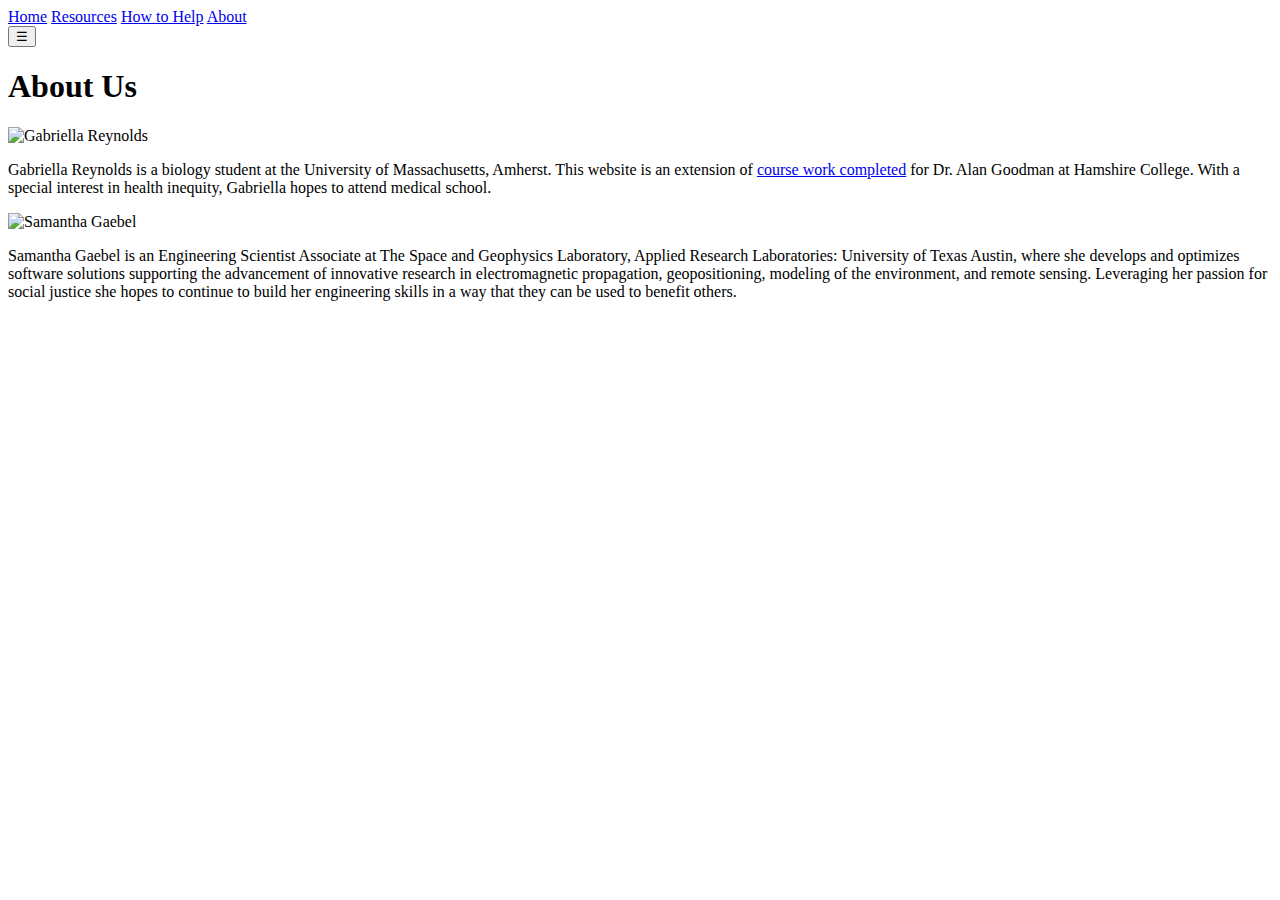
==== about.html @ aeef0d2a "Update about.html" ====
<!DOCTYPE html>
<html>
  <head>
    <meta charset="utf-8">
    <meta name="viewport" content="width=device-width">
    <title>Birthing Injustice</title>
    <link href="style.css" rel="stylesheet" type="text/css" />
    <script src="script.js"></script>
  </head>

  <body>
    <!DOCTYPE html>
<html>
  <head>
    <meta charset="utf-8">
    <meta name="viewport" content="width=device-width">
    <title>Birthing Injustice</title>
    <link href="style.css" rel="stylesheet" type="text/css" />
    <script src="script.js"></script>
  </head>

  <body>
    <nav id="mySidepanel" class="sidepanel" open="false">
        <a href="index.html" class="text">Home</a>
        <a href="resources.html" class="text">Resources</a>
        <a href="howToHelp.html" class="text">How to Help</a>
        <a href="about.html" class="text">About</a>
    </nav>

    <div id="main">
        <button alt="menu" class="openbtn" onclick="openNav()">
            &#9776;
        </button>
        <h1 id="mainPage" class="title">
          About Us
        </h1>
        <div class="image-with-text">
            <img class="portrait" alt="Gabriella Reynolds" src="photos/Birthday.png">
            <p>
                Gabriella Reynolds is a biology student at the University of Massachusetts, Amherst. 
                This website is an extension of <a id="aboutLink" href="Final Paper.pdf"> course work completed</a> 
                for Dr. Alan Goodman at Hamshire College. With a special interest in health inequity, 
                Gabriella hopes to attend medical school.
            </p>
        </div>
        <div class="image-with-text" id="odd-row">
            <img class="portrait" alt="Samantha Gaebel" src="photos/Sam-Gaebel.jpg">
            <p>
                Samantha Gaebel is an Engineering Scientist Associate at The Space and Geophysics 
                Laboratory, Applied Research Laboratories: University of Texas Austin, where 
                she develops and optimizes software solutions supporting the advancement of innovative 
                research in electromagnetic propagation, geopositioning, modeling of the environment, 
                and remote sensing. Leveraging her passion for social justice she hopes to continue to build her 
                engineering skills in a way that they can be used to benefit others.

            </p>
        </div>
    </div>
    
  </body>
</html>
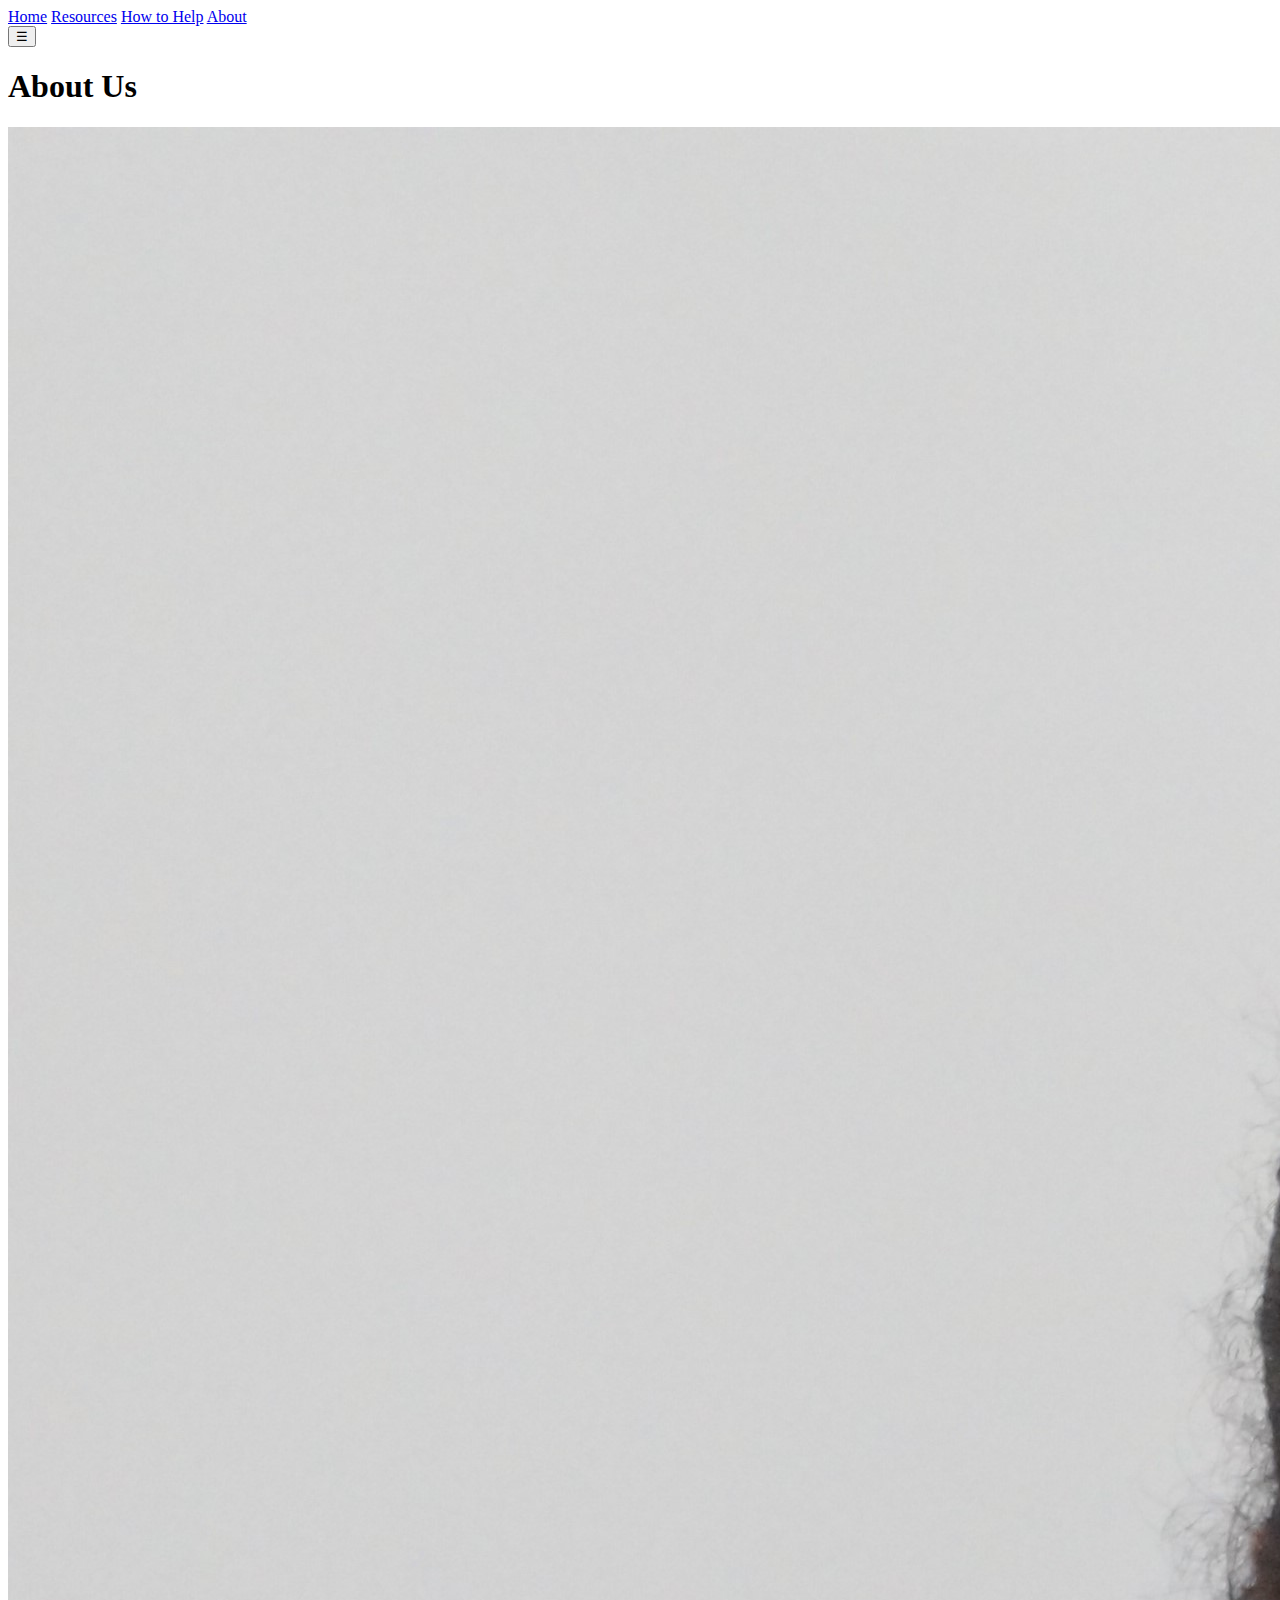
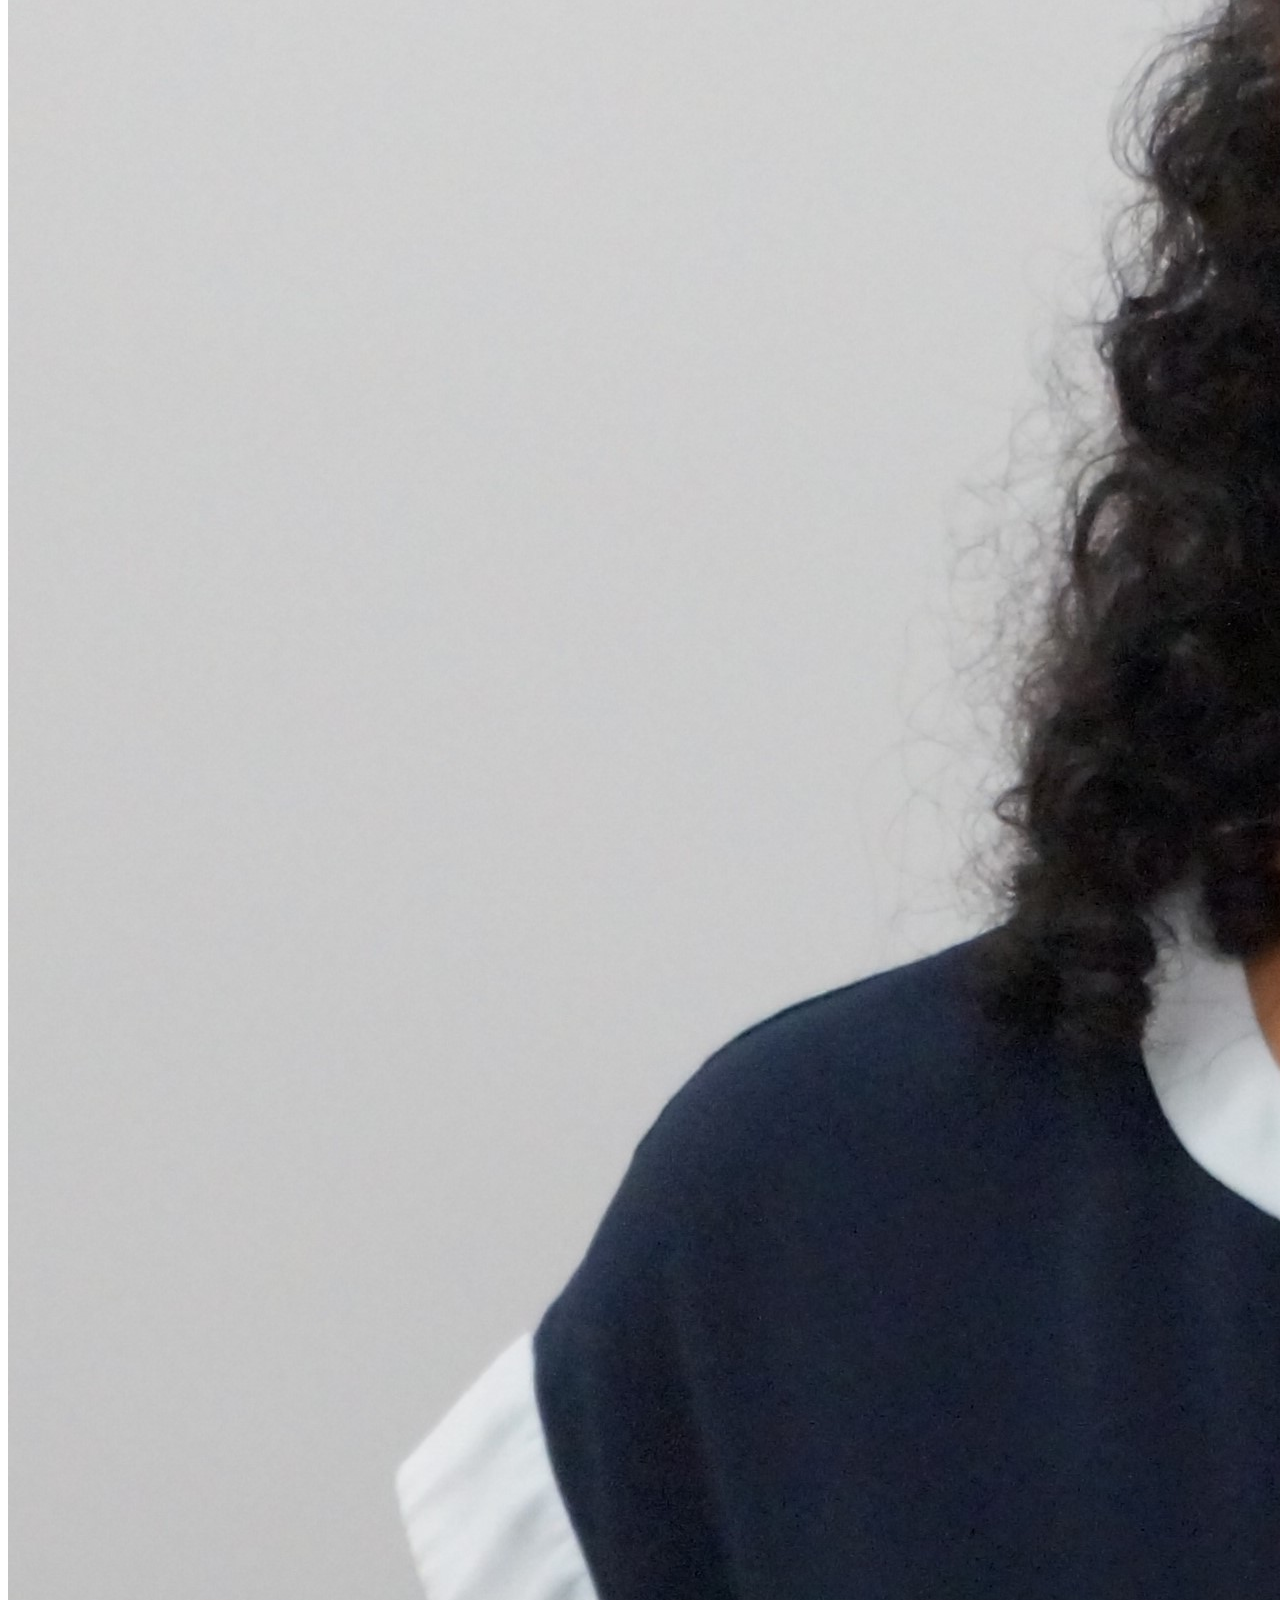
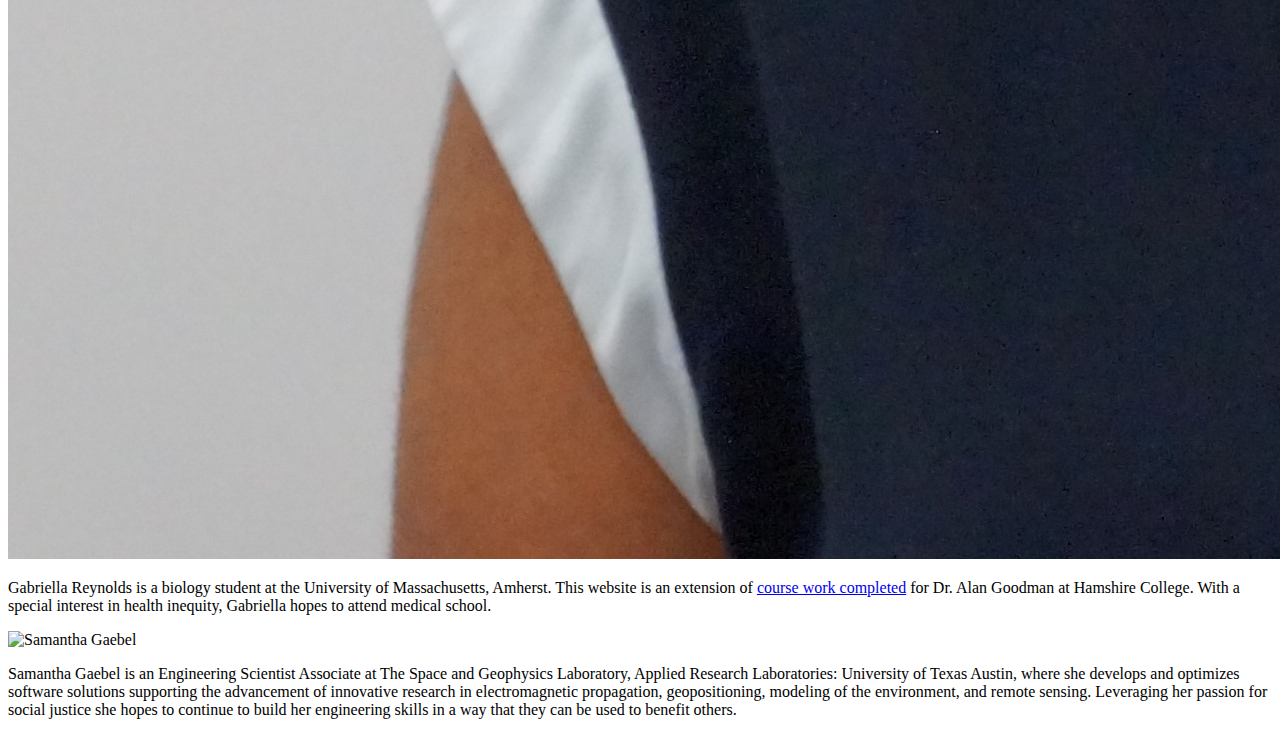
==== commit 2eeed960: "Adding Gabby's picture" ====
--- a/about.html
+++ b/about.html
@@ -35,7 +35,7 @@
           About Us
         </h1>
         <div class="image-with-text">
-            <img class="portrait" alt="Gabriella Reynolds" src="photos/Birthday.png">
+            <img class="portrait" alt="Gabriella Reynolds" src="photos/Reynolds1.JPG">
             <p>
                 Gabriella Reynolds is a biology student at the University of Massachusetts, Amherst. 
                 This website is an extension of <a id="aboutLink" href="Final Paper.pdf"> course work completed</a> 
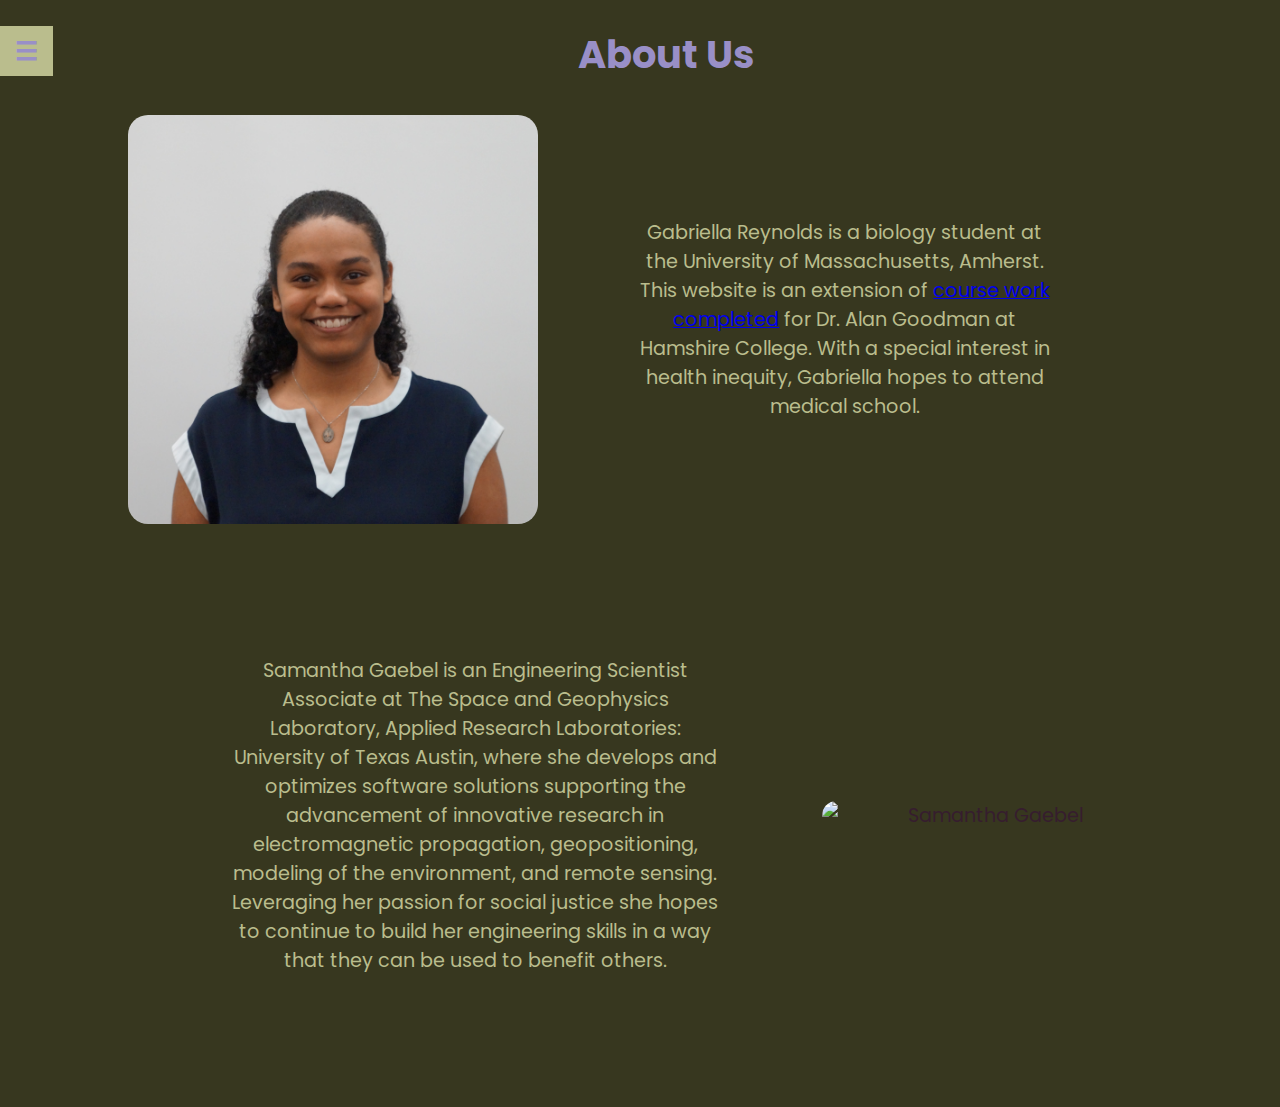
==== commit b2474098: "fix links" ====
--- a/about.html
+++ b/about.html
@@ -3,7 +3,7 @@
   <head>
     <meta charset="utf-8">
     <meta name="viewport" content="width=device-width">
-    <title>Birthing Injustice</title>
+    <title>About</title>
     <link href="style.css" rel="stylesheet" type="text/css" />
     <script src="script.js"></script>
   </head>
@@ -14,18 +14,18 @@
   <head>
     <meta charset="utf-8">
     <meta name="viewport" content="width=device-width">
-    <title>Birthing Injustice</title>
+    <title>About Us</title>
     <link href="style.css" rel="stylesheet" type="text/css" />
     <script src="script.js"></script>
   </head>
 
   <body>
     <nav id="mySidepanel" class="sidepanel" open="false">
-        <a href="index.html" class="text">Home</a>
-        <a href="resources.html" class="text">Resources</a>
-        <a href="howToHelp.html" class="text">How to Help</a>
-        <a href="about.html" class="text">About</a>
-    </nav>
+      <a href="index.html" class="text">Home</a>
+      <a href="info-and-research.html" class="text">Research</a>
+      <a href="resources.html" class="text">Resources</a>
+      <a href="about.html" class="text">About</a>
+  </nav>
 
     <div id="main">
         <button alt="menu" class="openbtn" onclick="openNav()">
--- a/style.css
+++ b/style.css
@@ -0,0 +1,232 @@
+@import url('https://fonts.googleapis.com/css2?family=Poppins:wght@300;400&display=swap');
+
+:root {
+  --light-green: #BABD8D;
+  --peach: #FFDAC6;
+  --light-purple: #998FC7;
+  --dark-purple: #361D2E;
+  --dark-green: #37371F;
+  --shadow: #1B1725;
+}
+
+/* ALL PAGES */
+body {
+    background-color: var(--dark-green);
+    text-align: center;
+    font-family: 'Poppins', sans-serif;
+    overflow-x: hidden;
+    margin: 0;
+    color: var(--dark-purple);
+    font-size:clamp(12px, 1.5vw, 22px);;
+}
+
+h1 {
+    font-weight: bold;
+    font-size: 200%;
+    color: var(--light-purple);
+}
+
+/* NAVIGATION BAR */
+nav { 
+    height: 100%;
+    width: 0;
+    position: fixed;
+    z-index: 1;
+    top: 0;
+    left: 0;
+    background-color: var(--light-green);
+    overflow-x: hidden;
+    padding-top: 60px;
+    transition: 0.2s; 
+}
+
+nav a {
+    display: flex;
+    color: var(--dark-purple);
+    padding: 1vw 1vw;
+    text-decoration: none;
+    transition: 0.3s;
+    display: flex;
+    justify-content: center;
+}
+
+nav a:hover {
+    font-weight: bold;
+    background-color: #e0c6ba;
+    transition: 0.3s;
+}
+
+.openbtn {
+    float:left;
+    padding: 10px 15px;
+    cursor: pointer;
+    background-color: var(--light-green);
+    color: var(--light-purple);
+    border: none;
+    font-size: clamp(10px, 2vw, 30px);
+    font-weight: bold;
+
+} 
+
+.openbtn:hover {
+    background-color: var(--dark-purple);
+    
+}
+
+#main {
+    transition: margin-left .5s;
+}
+
+
+/* HOME PAGE IMAGE BUTTONS */
+#image-buttons-group {
+    display: flex;
+    justify-content: center;
+    align-items: center;
+    flex-wrap: wrap;
+    gap: 0.2vw;
+    margin-top: 10%;
+    margin-bottom: 10%;
+    position: relative;
+}
+
+.image-buttons-home {
+    object-fit: cover;
+    width: 80%;
+    max-width: 400px;
+    min-width: 50px;
+    border-radius: 20px;
+}
+
+.image-buttons-home:hover {
+    box-shadow: 0 20px 20px 0 var(--shadow);
+}
+
+.button-with-text {
+    position: relative;
+}
+
+.button-text{
+    color: var(--dark-purple);
+    background-color: var(--light-green);
+    width: 40%;
+    text-decoration: none;
+    font-size: clamp(10px, 3vw, 20px);
+    padding: clamp(5px, 3vw, 10px);
+    border-radius: 8px;
+    position: absolute;
+    top: 80%;
+    left: 50%;
+    transform: translate(-50%, -60%);
+}
+
+
+.button-text a h2:visited{
+    color: var(--light-purple);
+    text-decoration: none;
+}
+
+/* ABOUT */
+.image-with-text{
+    display: flex;
+    align-items: center;
+    margin-left: 10%;
+    margin-right: 10%;
+    margin-top: 2.5%;
+    margin-bottom: 2.5%;
+}
+
+.portrait{
+    width: 40%;
+    border-radius: 20px;
+}
+
+.image-with-text p {
+    margin: clamp(5px, 10vw, 100px);
+    color: var(--light-green);
+    width: 60%;
+}
+
+#odd-row {
+    display: flex;
+    flex-direction: row-reverse;
+    margin-top: 0;
+}
+
+/* HOW TO HELP */
+
+.image-buttons-help {
+    width: 80%;
+    max-width: 700px;
+    min-width: 50px;
+    border-radius: 15px;
+    padding: 3em;
+    background-color: #EFD9CE;
+}
+
+.image-buttons-help:hover {
+    box-shadow: 0 20px 20px 0 var(--shadow);
+}
+
+/* RESOURCES */
+#desc {
+    color: var(--light-purple);
+    display: flex;
+    justify-content: left;
+    margin: 5%;
+    margin-bottom: 0;
+    font-style: italic;
+    font-size: clamp(10px, 0.8em, 20px);
+}
+
+#myTable {
+    background-color: var(--light-green);
+    color: var(--dark-green);
+    border-collapse: collapse;
+    margin: 5%;
+    margin-top: 0;
+    border: 2px solid;
+    font-size: clamp(10px, 0.8em, 30px);
+}
+
+.hiddenRow {
+	display: none;
+}
+
+#header {
+    position: sticky;
+    top: -1px;
+    background-color: var(--light-green);
+    border: 2px solid;
+}
+
+tr:hover{
+    background-color: #a7aa7d;
+}
+
+.oddRow {
+    background-color: #969973;
+}
+
+.oddRow:hover {
+    background-color: #8e916e;
+}
+
+th {
+    box-shadow: inset 0 3px 0 var(--dark-green), inset 0 -3px 0 var(--dark-green);
+    font-weight: bold;
+    padding: 20px;
+}
+
+td {
+    border: 1px solid;
+    padding: 20px;
+}
+
+td a {
+    color:  #033319;
+}
+
+.descRow {
+    text-align: left;
+}
--- a/style.css
+++ b/style.css
@@ -0,0 +1,232 @@
+@import url('https://fonts.googleapis.com/css2?family=Poppins:wght@300;400&display=swap');
+
+:root {
+  --light-green: #BABD8D;
+  --peach: #FFDAC6;
+  --light-purple: #998FC7;
+  --dark-purple: #361D2E;
+  --dark-green: #37371F;
+  --shadow: #1B1725;
+}
+
+/* ALL PAGES */
+body {
+    background-color: var(--dark-green);
+    text-align: center;
+    font-family: 'Poppins', sans-serif;
+    overflow-x: hidden;
+    margin: 0;
+    color: var(--dark-purple);
+    font-size:clamp(12px, 1.5vw, 22px);;
+}
+
+h1 {
+    font-weight: bold;
+    font-size: 200%;
+    color: var(--light-purple);
+}
+
+/* NAVIGATION BAR */
+nav { 
+    height: 100%;
+    width: 0;
+    position: fixed;
+    z-index: 1;
+    top: 0;
+    left: 0;
+    background-color: var(--light-green);
+    overflow-x: hidden;
+    padding-top: 60px;
+    transition: 0.2s; 
+}
+
+nav a {
+    display: flex;
+    color: var(--dark-purple);
+    padding: 1vw 1vw;
+    text-decoration: none;
+    transition: 0.3s;
+    display: flex;
+    justify-content: center;
+}
+
+nav a:hover {
+    font-weight: bold;
+    background-color: #e0c6ba;
+    transition: 0.3s;
+}
+
+.openbtn {
+    float:left;
+    padding: 10px 15px;
+    cursor: pointer;
+    background-color: var(--light-green);
+    color: var(--light-purple);
+    border: none;
+    font-size: clamp(10px, 2vw, 30px);
+    font-weight: bold;
+
+} 
+
+.openbtn:hover {
+    background-color: var(--dark-purple);
+    
+}
+
+#main {
+    transition: margin-left .5s;
+}
+
+
+/* HOME PAGE IMAGE BUTTONS */
+#image-buttons-group {
+    display: flex;
+    justify-content: center;
+    align-items: center;
+    flex-wrap: wrap;
+    gap: 0.2vw;
+    margin-top: 10%;
+    margin-bottom: 10%;
+    position: relative;
+}
+
+.image-buttons-home {
+    object-fit: cover;
+    width: 80%;
+    max-width: 400px;
+    min-width: 50px;
+    border-radius: 20px;
+}
+
+.image-buttons-home:hover {
+    box-shadow: 0 20px 20px 0 var(--shadow);
+}
+
+.button-with-text {
+    position: relative;
+}
+
+.button-text{
+    color: var(--dark-purple);
+    background-color: var(--light-green);
+    width: 40%;
+    text-decoration: none;
+    font-size: clamp(10px, 3vw, 20px);
+    padding: clamp(5px, 3vw, 10px);
+    border-radius: 8px;
+    position: absolute;
+    top: 80%;
+    left: 50%;
+    transform: translate(-50%, -60%);
+}
+
+
+.button-text a h2:visited{
+    color: var(--light-purple);
+    text-decoration: none;
+}
+
+/* ABOUT */
+.image-with-text{
+    display: flex;
+    align-items: center;
+    margin-left: 10%;
+    margin-right: 10%;
+    margin-top: 2.5%;
+    margin-bottom: 2.5%;
+}
+
+.portrait{
+    width: 40%;
+    border-radius: 20px;
+}
+
+.image-with-text p {
+    margin: clamp(5px, 10vw, 100px);
+    color: var(--light-green);
+    width: 60%;
+}
+
+#odd-row {
+    display: flex;
+    flex-direction: row-reverse;
+    margin-top: 0;
+}
+
+/* HOW TO HELP */
+
+.image-buttons-help {
+    width: 80%;
+    max-width: 700px;
+    min-width: 50px;
+    border-radius: 15px;
+    padding: 3em;
+    background-color: #EFD9CE;
+}
+
+.image-buttons-help:hover {
+    box-shadow: 0 20px 20px 0 var(--shadow);
+}
+
+/* RESOURCES */
+#desc {
+    color: var(--light-purple);
+    display: flex;
+    justify-content: left;
+    margin: 5%;
+    margin-bottom: 0;
+    font-style: italic;
+    font-size: clamp(10px, 0.8em, 20px);
+}
+
+#myTable {
+    background-color: var(--light-green);
+    color: var(--dark-green);
+    border-collapse: collapse;
+    margin: 5%;
+    margin-top: 0;
+    border: 2px solid;
+    font-size: clamp(10px, 0.8em, 30px);
+}
+
+.hiddenRow {
+	display: none;
+}
+
+#header {
+    position: sticky;
+    top: -1px;
+    background-color: var(--light-green);
+    border: 2px solid;
+}
+
+tr:hover{
+    background-color: #a7aa7d;
+}
+
+.oddRow {
+    background-color: #969973;
+}
+
+.oddRow:hover {
+    background-color: #8e916e;
+}
+
+th {
+    box-shadow: inset 0 3px 0 var(--dark-green), inset 0 -3px 0 var(--dark-green);
+    font-weight: bold;
+    padding: 20px;
+}
+
+td {
+    border: 1px solid;
+    padding: 20px;
+}
+
+td a {
+    color:  #033319;
+}
+
+.descRow {
+    text-align: left;
+}
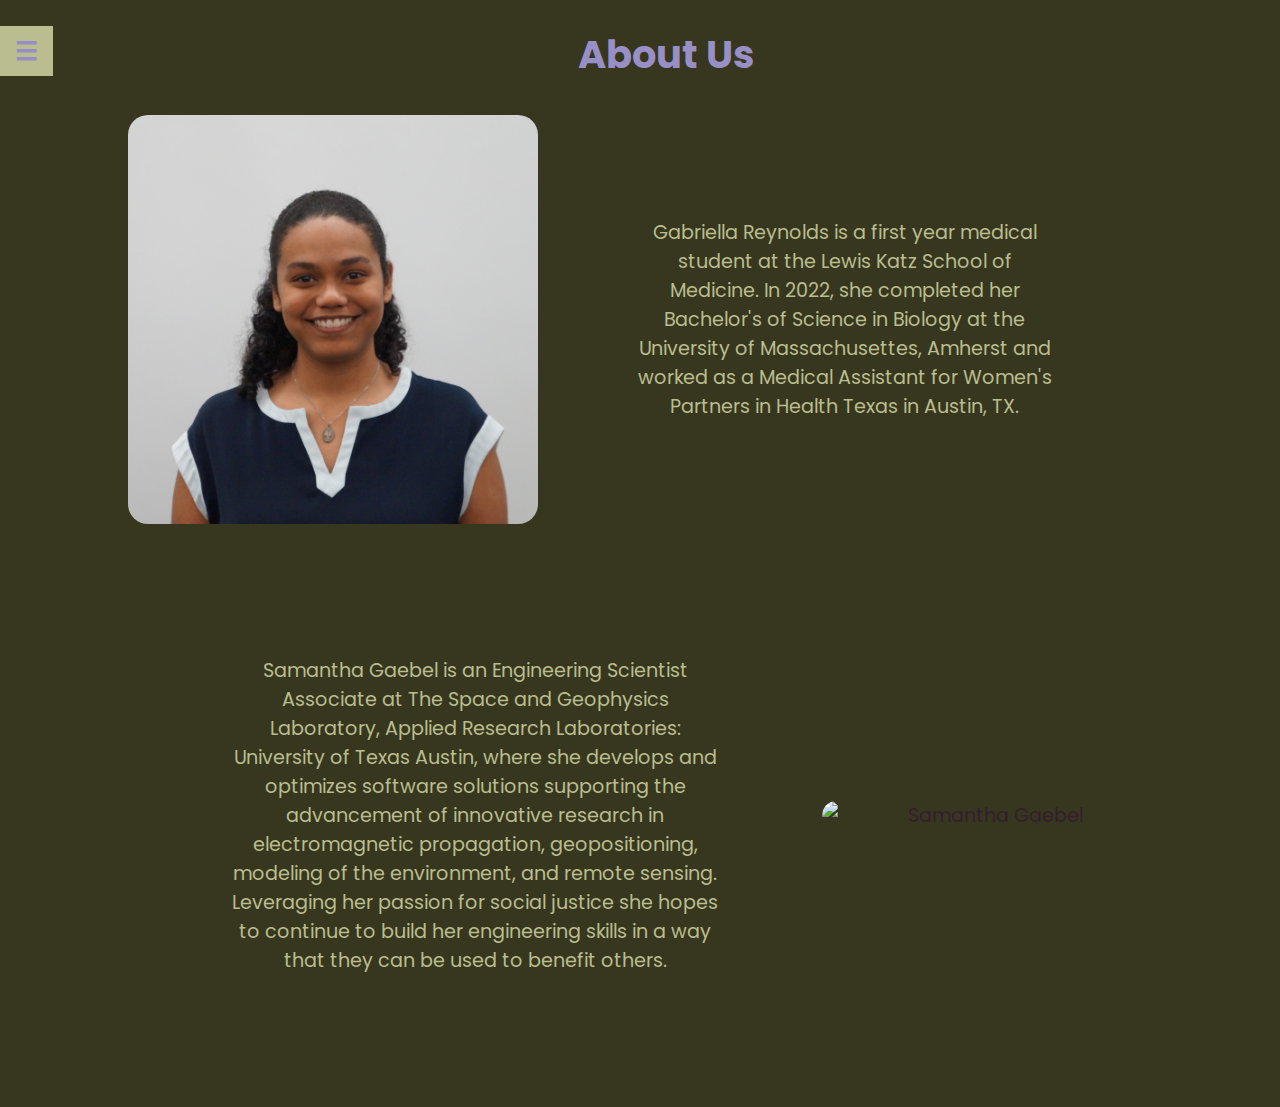
==== commit 0657f616: "Update about.html" ====
--- a/about.html
+++ b/about.html
@@ -37,10 +37,10 @@
         <div class="image-with-text">
             <img class="portrait" alt="Gabriella Reynolds" src="photos/Reynolds1.JPG">
             <p>
-                Gabriella Reynolds is a biology student at the University of Massachusetts, Amherst. 
-                This website is an extension of <a id="aboutLink" href="Final Paper.pdf"> course work completed</a> 
-                for Dr. Alan Goodman at Hamshire College. With a special interest in health inequity, 
-                Gabriella hopes to attend medical school.
+                Gabriella Reynolds is a first year medical student at the Lewis Katz School of Medicine. 
+                In 2022, she completed her Bachelor's of Science in Biology at 
+                the University of Massachusettes, Amherst and worked as a Medical Assistant for 
+                Women's Partners in Health Texas in Austin, TX. 
             </p>
         </div>
         <div class="image-with-text" id="odd-row">
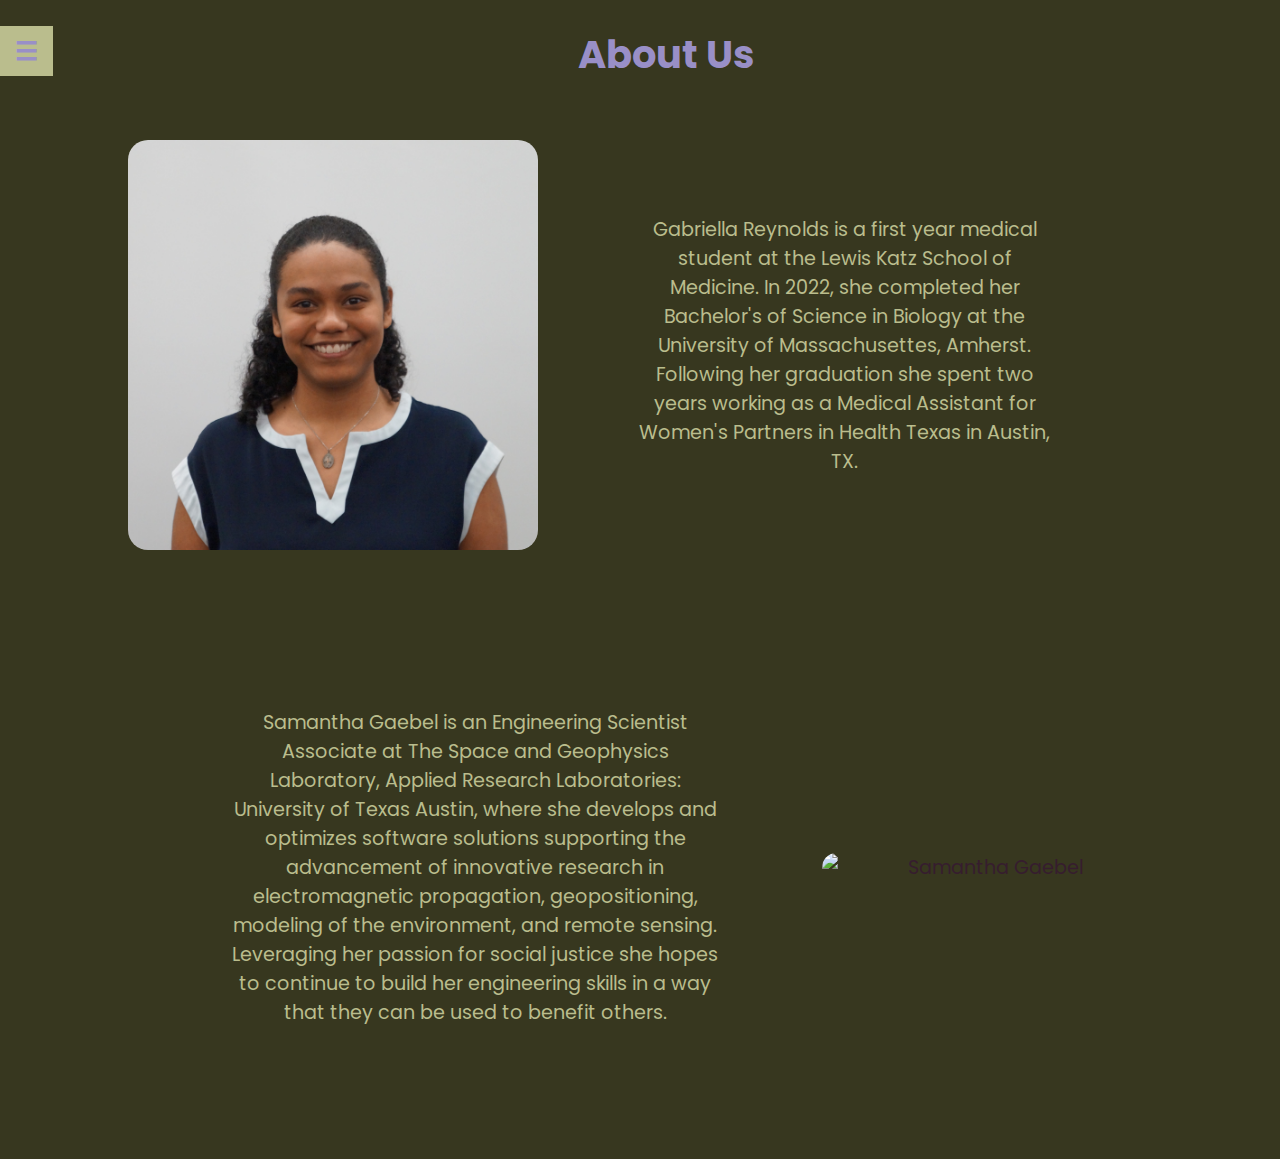
==== commit 3b87a991: "Update about.html" ====
--- a/about.html
+++ b/about.html
@@ -39,8 +39,8 @@
             <p>
                 Gabriella Reynolds is a first year medical student at the Lewis Katz School of Medicine. 
                 In 2022, she completed her Bachelor's of Science in Biology at 
-                the University of Massachusettes, Amherst and worked as a Medical Assistant for 
-                Women's Partners in Health Texas in Austin, TX. 
+                the University of Massachusettes, Amherst. Following her graduation she spent two years working
+                as a Medical Assistant for Women's Partners in Health Texas in Austin, TX. 
             </p>
         </div>
         <div class="image-with-text" id="odd-row">
